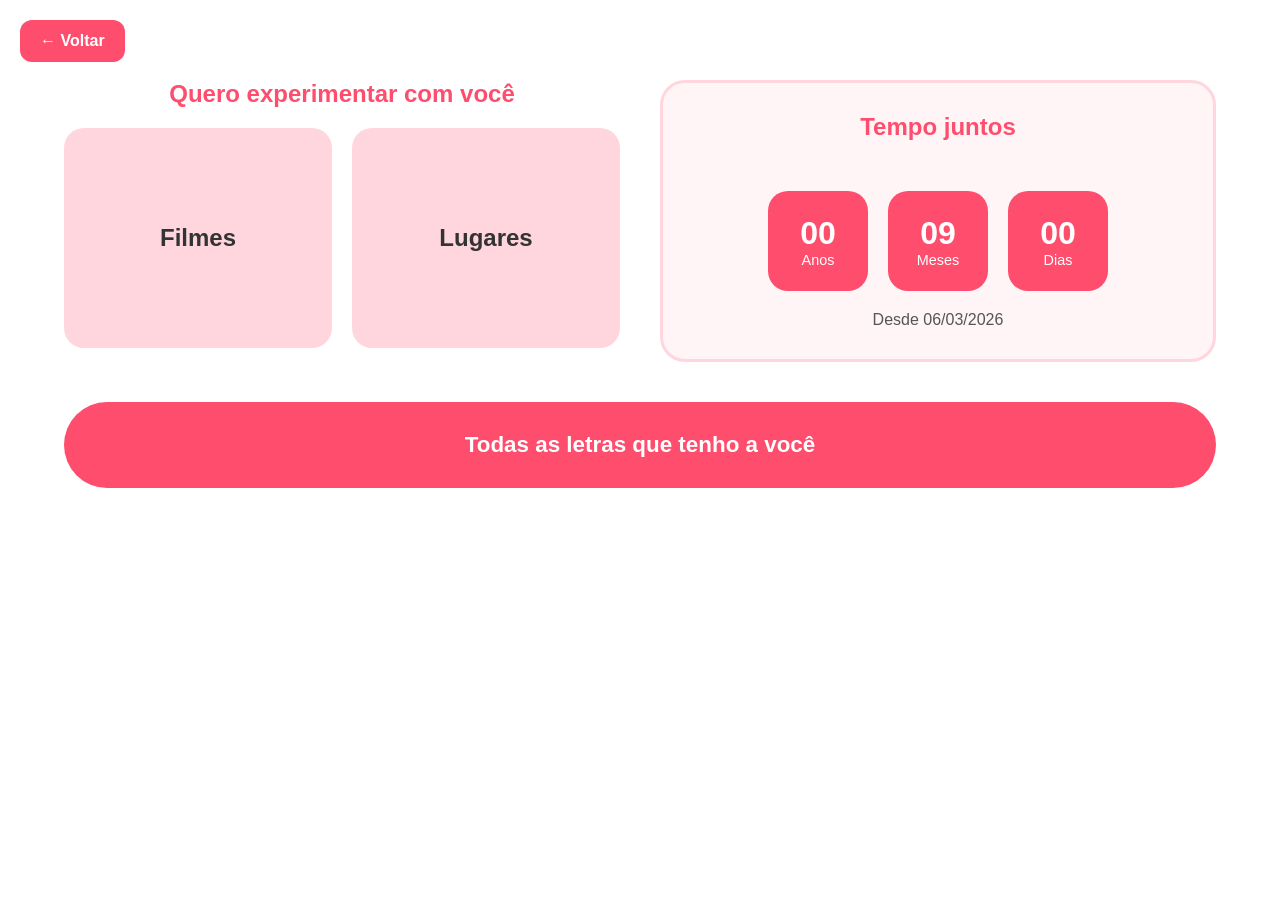
==== amor.html @ a392e2bc "termino base" ====
<!DOCTYPE html>
<html lang="pt-BR">
<head>
    <meta charset="UTF-8">
    <meta name="viewport" content="width=device-width, initial-scale=1.0">
    <title>Meu Amor </title>

    <link rel="stylesheet" href="amor.css">
</head>
<body>
    
<button id="voltar" onclick="history.back()">
    ← Voltar
</button>

    <main>

<section class="experiencias">

    <h2>Quero experimentar com você </h2>

    <div class="cards-experiencias">

        <a href="filmes.html" class="card">
            <span>Filmes</span>
        </a>

        <a href="lugares.html" class="card">
            <span>Lugares</span>
        </a>

    </div>

</section>

        <section class="tempo">

            <h2>Tempo juntos</h2>

            <div class="contador">

                <div class="caixa-tempo">
                    <span id="anos">00</span>
                    <p>Anos</p>
                </div>

                <div class="caixa-tempo">
                    <span id="meses">00</span>
                    <p>Meses</p>
                </div>

                <div class="caixa-tempo">
                    <span id="dias">00</span>
                    <p>Dias</p>
                </div>

            </div>

            <p class="desde">
                Desde 06/03/2026
            </p>

        </section>


        <a href="cartas.html" class="cartas">

            Todas as letras que tenho a você

        </a>

    </main>

    <script src="amor.js"></script>

</body>
</html>
---- amor.css ----
*{
    margin:0;
    padding:0;
    box-sizing:border-box;
    font-family:Arial, Helvetica, sans-serif;
}

body{
    background:white;
    min-height:100vh;
}

#voltar{
    position:fixed;
    top:20px;
    left:20px;

    background:#ff4d6d;
    color:white;

    border:none;
    border-radius:12px;

    padding:12px 20px;

    font-size:1rem;
    font-weight:bold;

    cursor:pointer;

    transition:.3s;

    z-index:1000;
}

#voltar:hover{
    background:#ff3358;
    transform:scale(1.05);
}


main{
    width:90%;
    max-width:1200px;

    margin:auto;
    padding:80px 0 40px;

    display:grid;
    grid-template-columns:1fr 1fr;
    gap:40px;
}


.experiencias h2,
.tempo h2{
    color:#ff4d6d;

    text-align:center;

    margin-bottom:20px;
}

.experiencias{
    width:100%;
}

.cards-experiencias{
    display:flex;
    gap:20px;
}

.card{
    flex:1;

    height:220px;

    background:#ffd6de;

    border-radius:20px;

    display:flex;
    justify-content:center;
    align-items:center;

    text-decoration:none;

    color:#333;

    font-size:1.5rem;
    font-weight:bold;

    transition:.3s;
}

.card:hover{
    transform:scale(1.05);

    box-shadow:0 10px 25px rgba(255,77,109,.25);
}


.tempo{
    background:#fff5f7;

    border:3px solid #ffd6de;

    border-radius:25px;

    padding:30px;

    height:fit-content;
}

.contador{
    display:flex;
    justify-content:center;
    gap:20px;
    margin-top: 50px;
}

.caixa-tempo{
    width:100px;
    height:100px;

    background:#ff4d6d;
    color:white;

    border-radius:20px;

    display:flex;
    flex-direction:column;
    justify-content:center;
    align-items:center;
}

.caixa-tempo span{
    font-size:2rem;
    font-weight:bold;
}

.caixa-tempo p{
    font-size:.9rem;
}

.desde{
    text-align:center;
    margin-top:20px;
    color:#555;
}


.cartas{
    grid-column:1 / 3;

    background:#ff4d6d;

    color:white;

    text-decoration:none;

    text-align:center;

    padding:30px;

    border-radius:999px;

    font-size:1.4rem;
    font-weight:bold;

    transition:.3s;
}

.cartas:hover{
    transform:scale(1.03);

    background:#ff3358;
}


@media(max-width:800px){

    main{
        grid-template-columns:1fr;
    }

    .cards-experiencias{
        flex-direction:column;
    }

    .cartas{
        grid-column:auto;
    }

}
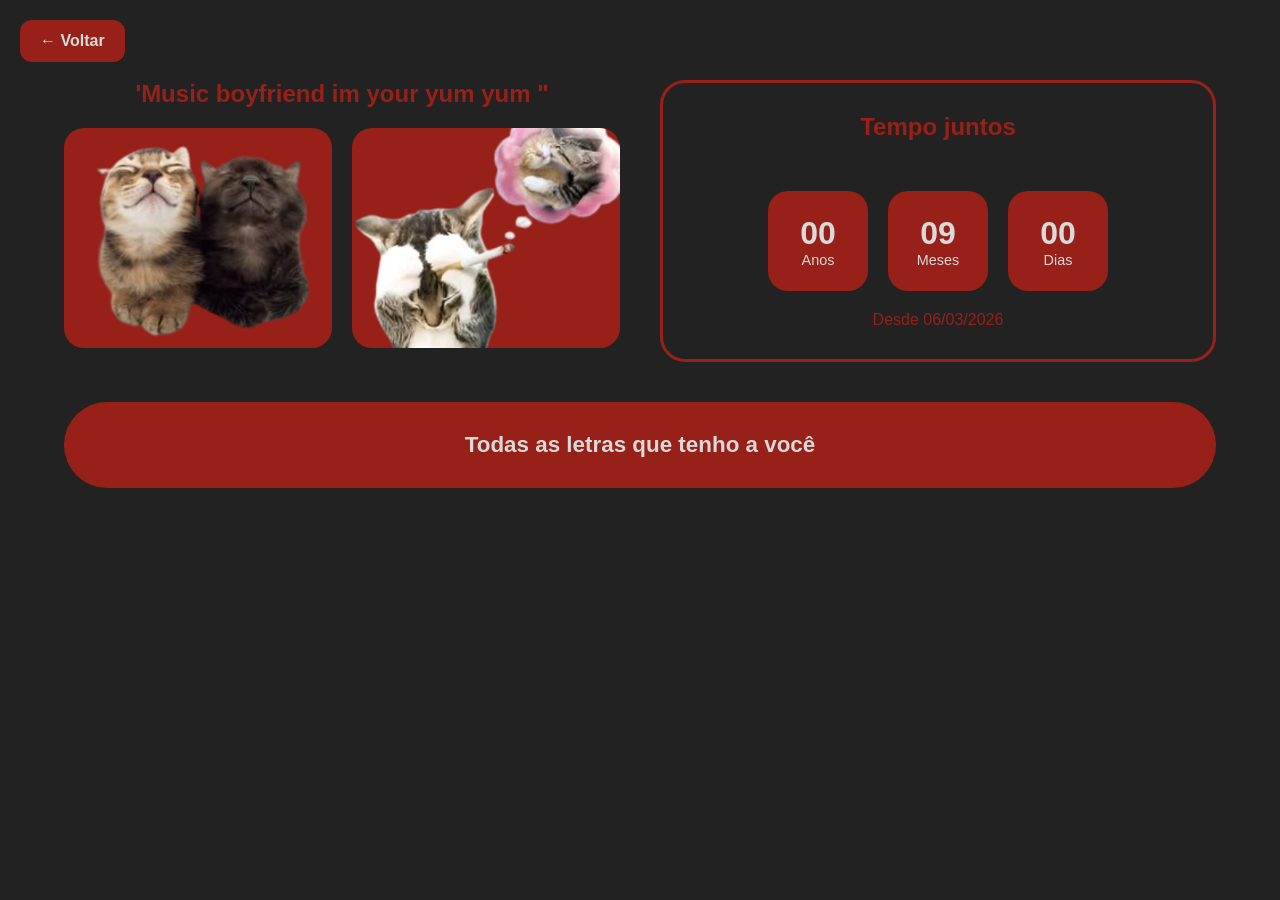
==== commit afa4412d: "final" ====
--- a/amor.html
+++ b/amor.html
@@ -17,16 +17,16 @@
 
 <section class="experiencias">
 
-    <h2>Quero experimentar com você </h2>
+    <h2>'Music boyfriend im your yum yum "</h2>
 
     <div class="cards-experiencias">
 
         <a href="filmes.html" class="card">
-            <span>Filmes</span>
+            <img src="capa filmes.png" alt="Filmes">
         </a>
 
         <a href="lugares.html" class="card">
-            <span>Lugares</span>
+            <img src="capalugares.png" alt="Filmes">
         </a>
 
     </div>
--- a/amor.css
+++ b/amor.css
@@ -6,7 +6,7 @@
 }
 
 body{
-    background:white;
+    background:rgb(34, 34, 34);
     min-height:100vh;
 }
 
@@ -15,8 +15,8 @@
     top:20px;
     left:20px;
 
-    background:#ff4d6d;
-    color:white;
+    background: rgb(151, 33, 24);
+    color:rgb(217, 217, 217);
 
     border:none;
     border-radius:12px;
@@ -34,7 +34,7 @@
 }
 
 #voltar:hover{
-    background:#ff3358;
+    background:rgb(151, 33, 24);
     transform:scale(1.05);
 }
 
@@ -54,7 +54,7 @@
 
 .experiencias h2,
 .tempo h2{
-    color:#ff4d6d;
+    color:rgb(151, 33, 24);
 
     text-align:center;
 
@@ -75,7 +75,7 @@
 
     height:220px;
 
-    background:#ffd6de;
+    background:rgb(151, 33, 24);
 
     border-radius:20px;
 
@@ -85,7 +85,7 @@
 
     text-decoration:none;
 
-    color:#333;
+    color:rgb(217, 217, 217);
 
     font-size:1.5rem;
     font-weight:bold;
@@ -96,14 +96,22 @@
 .card:hover{
     transform:scale(1.05);
 
-    box-shadow:0 10px 25px rgba(255,77,109,.25);
-}
-
+    box-shadow:0 10px 25px rgba(151, 33, 24, .25);
+}
+
+.card img{
+    width:100%;
+    height:100%;
+
+    object-fit:cover;
+
+    border-radius:20px;
+}
 
 .tempo{
-    background:#fff5f7;
-
-    border:3px solid #ffd6de;
+    background:rgb(34, 34, 34);
+
+    border:3px solid rgb(151, 33, 24);
 
     border-radius:25px;
 
@@ -123,8 +131,8 @@
     width:100px;
     height:100px;
 
-    background:#ff4d6d;
-    color:white;
+    background:rgb(151, 33, 24);
+    color:rgb(217, 217, 217);
 
     border-radius:20px;
 
@@ -146,16 +154,16 @@
 .desde{
     text-align:center;
     margin-top:20px;
-    color:#555;
+    color:rgb(151, 33, 24);
 }
 
 
 .cartas{
     grid-column:1 / 3;
 
-    background:#ff4d6d;
-
-    color:white;
+    background: rgb(151, 33, 24);
+
+    color:rgb(217, 217, 217);
 
     text-decoration:none;
 
@@ -174,7 +182,7 @@
 .cartas:hover{
     transform:scale(1.03);
 
-    background:#ff3358;
+    background: rgb(151, 33, 24)
 }
 
 
